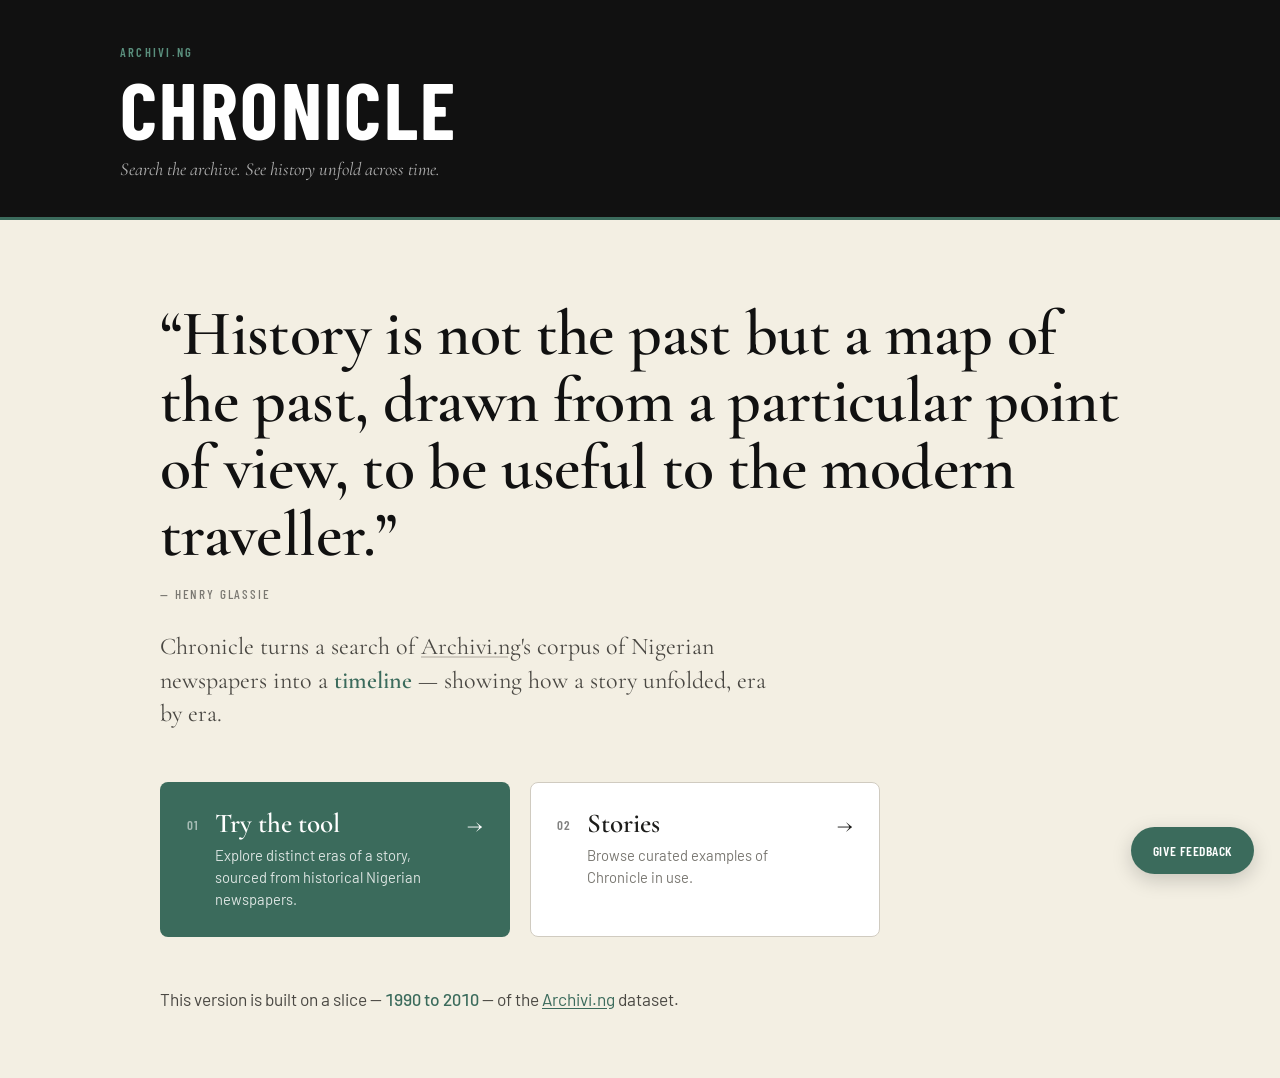
==== frontend/index.html @ 9f3100ee "code: add landing page to frontend" ====
<!DOCTYPE html>
<html lang="en">
<head>
  <meta charset="UTF-8" />
  <meta name="viewport" content="width=device-width, initial-scale=1.0" />
  <title>Chronicle — Archivi.ng</title>
  <meta name="description" content="Chronicle turns a search of the Archivi.ng newspaper archive into a chronological timeline. An Archivi.ng Fellowship tool, covering the Nigerian press." />

  <link rel="preconnect" href="https://fonts.googleapis.com" />
  <link rel="preconnect" href="https://fonts.gstatic.com" crossorigin />
  <link href="https://fonts.googleapis.com/css2?family=Cormorant+Garamond:ital,wght@0,400;0,500;0,600;0,700;1,400;1,600&family=Barlow+Condensed:wght@500;600;700&family=Barlow:wght@400;500;600&display=swap" rel="stylesheet" />
  <link rel="stylesheet" href="index.css" />
</head>
<body>

  <!-- ── Masthead ─────────────────────────────────────────────
       ARCHIVI.NG  → the main archive site
       CHRONICLE   → home (this page), and the page's <h1> -->
  <header class="masthead">
    <div class="masthead-inner">
      <a class="eyebrow" href="https://archivi.ng">Archivi.ng</a>
      <h1 class="wordmark"><a href="index.html" aria-label="Chronicle — home">Chronicle</a></h1>
      <p class="tagline">Search the archive. See history unfold across time.</p>
    </div>
  </header>

  <!-- ── Intro ──────────────────────────────────────────────── -->
  <main class="page">
    <section class="intro">
      <blockquote class="hero">
        &ldquo;History is not the past but a map of the past, drawn from a particular point of view, to be useful to the modern traveller.&rdquo;
        <cite class="glassie">&mdash; Henry Glassie</cite>
      </blockquote>
    </section>

    <p class="lede">Chronicle turns a search of <a href="https://archivi.ng">Archivi.ng</a>'s corpus of Nigerian newspapers into a 
        <strong>timeline</strong> &mdash; showing how a story unfolded, era by era.</p>

    <!-- ── Paths ──────────────────────────────────────────────── -->
    <nav class="paths" aria-label="Get started">
      <a class="path path-primary" href="chronicle.html">
        <span class="path-num">01</span>
        <span class="path-text">
          <span class="path-title">Try the tool</span>
          <span class="path-sub">Explore distinct eras of a story, sourced from historical Nigerian newspapers.</span>
        </span>
        <span class="path-arrow" aria-hidden="true">&rarr;</span>
      </a>

      <a class="path path-secondary" href="stories.html">
        <span class="path-num">02</span>
        <span class="path-text">
          <span class="path-title">Stories</span>
          <span class="path-sub">Browse curated examples of Chronicle in use.</span>
        </span>
        <span class="path-arrow" aria-hidden="true">&rarr;</span>
      </a>
    </nav>


    <!-- ── Fine Print ──────────────────────────────────────────────── -->
    <div class="description">
      <p>This version is built on a slice &mdash; <strong>1990 to 2010</strong> &mdash; of the <a href="https://archivi.ng">Archivi.ng</a> dataset.</p>
    </div>
  </main>

  <!-- ── Floating feedback ──────────────────────────────────── -->
  <a class="feedback" href="https://docs.google.com/forms/d/e/1FAIpQLSfKuDplqruQvPAYWEeevKjy55mmnEMGSQaF9zdnZp-FJdz8BQ/viewform?">Give feedback</a>

</body>
</html>
---- frontend/index.css ----
*, *::before, *::after { box-sizing: border-box; margin: 0; padding: 0; }

:root {
  --cream:        #F3EFE3;
  --cream-dark:   #E8E3D4;
  --teal:         #3B6B5C;
  --teal-deep:    #345F52;
  --teal-mid:     #5A8F7D;
  --teal-light:   #E4EDEA;
  --black:        #111111;
  --text:         #1C1C1A;
  --text-mid:     #4A4843;
  --text-muted:   #7A7872;
  --border:       #D0CBC0;
  --border-light: #E2DDD5;
  --white:        #FFFFFF;

  --font-display: 'Barlow Condensed', sans-serif;
  --font-serif:   'Cormorant Garamond', Georgia, serif;
  --font-body:    'Barlow', system-ui, sans-serif;

  --maxw:  1040px;
  --readw: 720px;
}

html { font-size: 16px; -webkit-font-smoothing: antialiased; text-rendering: optimizeLegibility; }

body {
  font-family: var(--font-body);
  background: var(--cream);
  color: var(--text);
  line-height: 1.6;
  min-height: 100vh;
  display: flex;
  flex-direction: column;
}

/* ────────────────────────────────────────────────
   MASTHEAD
──────────────────────────────────────────────── */
.masthead {
  background: var(--black);
  padding: 2.4rem 2.5rem 2rem;
  border-bottom: 3px solid var(--teal);
  width: 100%;
  z-index: 1000;
}
.masthead-inner { max-width: var(--maxw); margin: 0 auto; }

.eyebrow {
  display: inline-block;
  font-family: var(--font-display);
  font-weight: 600;
  font-size: 0.78rem;
  letter-spacing: 0.18em;
  text-transform: uppercase;
  color: var(--teal-mid);
  text-decoration: none;
  transition: color 0.18s;
}
.eyebrow:hover { color: var(--teal-light); }

.wordmark {
  margin: 0.35rem 0 0.6rem;
  line-height: 0.95;
}
.wordmark a {
  display: block;
  font-family: var(--font-display);
  font-weight: 700;
  font-size: clamp(3rem, 8vw, 5rem);
  letter-spacing: 0.03em;
  text-transform: uppercase;
  color: var(--white);
  line-height: 0.95;
  text-decoration: none;
  transition: color 0.18s;
}
.wordmark a:hover { color: var(--teal-light); }

.tagline {
  font-family: var(--font-serif);
  font-style: italic;
  font-size: 1.15rem;
  color: rgba(255, 255, 255, 0.66);
}


/* ────────────────────────────────────────────────
   PAGE / INTRO
──────────────────────────────────────────────── */
.page {
  flex: 1;
  width: 100%;
  max-width: var(--maxw);
  margin: 0 auto;
  padding: 5rem 2.5rem 4rem;
}

.intro { max-width: var(--maxw); }

.hero {
  font-family: var(--font-serif);
  font-weight: 600;
  font-size: clamp(2.6rem, 6vw, 4rem);
  line-height: 1.05;
  letter-spacing: -0.01em;
  color: var(--black);
}

.glassie {
  display: block;
  font-family: var(--font-display);
  font-style: normal;
  font-weight: 500;
  font-size: 0.82rem;
  letter-spacing: 0.14em;
  text-transform: uppercase;
  color: var(--text-muted);
  margin-top: 1.2rem;
}

/* Deck / standfirst: the plain-language "what it is" */
.lede {
  max-width: 56ch;
  margin-top: 1.8rem;
  font-family: var(--font-serif);
  font-size: clamp(1.25rem, 2.4vw, 1.5rem);
  line-height: 1.4;
  color: var(--text-mid);
}
.lede strong { color: var(--teal); font-weight: 600; }
.lede a {
  color: inherit;
  text-decoration: underline;
  text-underline-offset: 2px;
  text-decoration-color: var(--border);
  transition: text-decoration-color 0.18s, color 0.18s;
}
.lede a:hover { color: var(--teal); text-decoration-color: var(--teal-mid); }

/* Fine print */
.description {
  max-width: var(--readw);
  margin-top: 3rem;
}
.description p {
  font-size: 1.08rem;
  line-height: 1.7;
  color: var(--text-mid);
  max-width: 60ch;
}
.description p + p { margin-top: 1rem; }
.description strong {
  font-weight: 500;
  color: var(--teal);
  font-variant-numeric: tabular-nums;
}
.description a {
  color: var(--teal);
  text-decoration: underline;
  text-underline-offset: 2px;
  transition: color 0.18s;
}
.description a:hover { color: var(--teal-deep); }

/* ────────────────────────────────────────────────
   PATHS
──────────────────────────────────────────────── */
.paths {
  display: grid;
  grid-template-columns: 1fr 1fr;
  gap: 1.25rem;
  max-width: var(--readw);
  margin-top: 3.2rem;
}

.path {
  display: flex;
  align-items: flex-start;
  gap: 1rem;
  padding: 1.6rem;
  border-radius: 8px;
  border: 1px solid transparent;
  text-decoration: none;
  position: relative;
  transition: transform 0.18s ease, background 0.18s, border-color 0.18s;
}
.path-primary   { background: var(--teal);  color: var(--white); }
.path-secondary { background: var(--white); color: var(--text); border-color: var(--border); }

.path:hover { transform: translateY(-3px); }
.path-primary:hover   { background: var(--teal-deep); }
.path-secondary:hover { border-color: var(--teal-mid); }

.path-num {
  font-family: var(--font-display);
  font-weight: 600;
  font-size: 0.82rem;
  letter-spacing: 0.08em;
  opacity: 0.55;
  padding-top: 0.4rem;
}

.path-text { flex: 1; }

.path-title {
  display: block;
  font-family: var(--font-serif);
  font-weight: 600;
  font-size: 1.7rem;
  line-height: 1.1;
  margin-bottom: 0.35rem;
}

.path-sub { display: block; font-size: 0.92rem; line-height: 1.5; }
.path-primary   .path-sub { color: rgba(255, 255, 255, 0.82); }
.path-secondary .path-sub { color: var(--text-muted); }

.path-arrow {
  font-family: var(--font-serif);
  font-size: 1.5rem;
  line-height: 1;
  padding-top: 0.35rem;
  transition: transform 0.18s;
}
.path:hover .path-arrow { transform: translateX(4px); }

/* ────────────────────────────────────────────────
   FLOATING FEEDBACK
──────────────────────────────────────────────── */
.feedback {
  position: fixed;
  bottom: 1.6rem;
  right: 1.6rem;
  z-index: 1100;
  font-family: var(--font-display);
  font-weight: 600;
  font-size: 0.85rem;
  letter-spacing: 0.04em;
  text-transform: uppercase;
  color: var(--white);
  background: var(--teal);
  padding: 0.8rem 1.4rem;
  border-radius: 24px;
  text-decoration: none;
  white-space: nowrap;
  box-shadow: 0 6px 20px rgba(0, 0, 0, 0.18);
  transition: background 0.18s, transform 0.18s, box-shadow 0.18s;
}
.feedback:hover {
  background: var(--teal-deep);
  transform: translateY(-2px);
  box-shadow: 0 10px 26px rgba(0, 0, 0, 0.22);
}

/* ────────────────────────────────────────────────
   MOTION — one orchestrated load
──────────────────────────────────────────────── */
@keyframes fadeRise {
  from { opacity: 0; transform: translateY(14px); }
  to   { opacity: 1; transform: translateY(0); }
}
.eyebrow, .wordmark, .tagline, .dateline,
.hero, .lede, .paths, .description {
  animation: fadeRise 0.7s cubic-bezier(0.2, 0.7, 0.2, 1) both;
}
.wordmark     { animation-delay: 0.05s; }
.tagline      { animation-delay: 0.12s; }
.dateline     { animation-delay: 0.18s; }
.hero         { animation-delay: 0.26s; }
.lede         { animation-delay: 0.34s; }
.paths        { animation-delay: 0.42s; }
.description  { animation-delay: 0.48s; }

a:focus-visible {
  outline: 2px solid var(--teal-mid);
  outline-offset: 3px;
  border-radius: 3px;
}

/* ────────────────────────────────────────────────
   RESPONSIVE
──────────────────────────────────────────────── */
@media (max-width: 680px) {
  .masthead { padding: 1.8rem 1.4rem 1.5rem; }
  .page     { padding: 2.4rem 1.4rem 2rem; }
  .paths    { grid-template-columns: 1fr; }
  .feedback { bottom: 1.1rem; right: 1.1rem; padding: 0.7rem 1.2rem; }
}

@media (prefers-reduced-motion: reduce) {
  .eyebrow, .wordmark, .tagline, .dateline,
  .hero, .lede, .paths, .description { animation: none; }
  .path, .path-arrow { transition: none; }
}
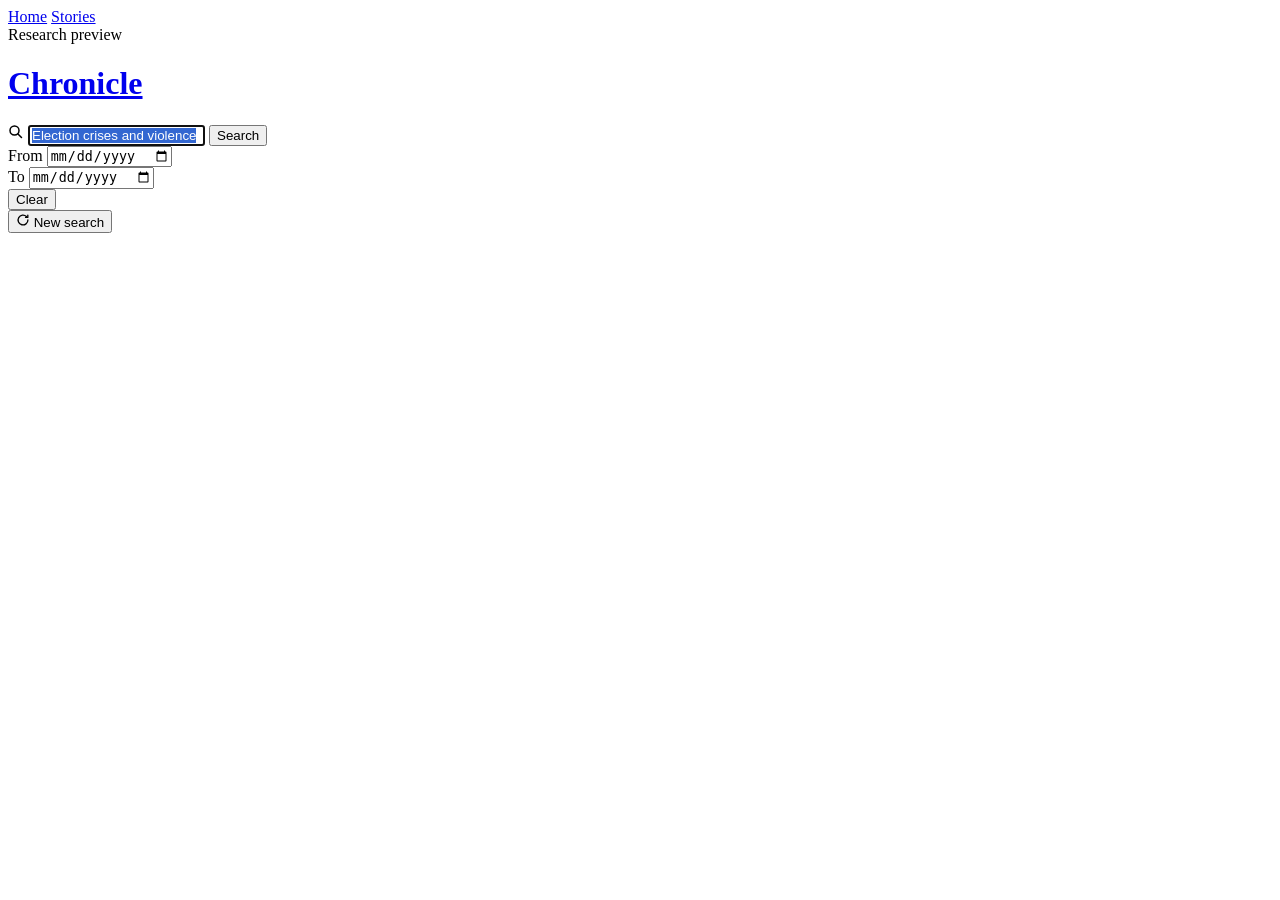
==== commit 33ff8934: "code: point index page at search" ====
--- a/frontend/index.html
+++ b/frontend/index.html
@@ -1,71 +1,18 @@
 <!DOCTYPE html>
 <html lang="en">
 <head>
-  <meta charset="UTF-8" />
-  <meta name="viewport" content="width=device-width, initial-scale=1.0" />
+  <meta charset="UTF-8">
+  <meta name="viewport" content="width=device-width, initial-scale=1.0">
   <title>Chronicle — Archivi.ng</title>
-  <meta name="description" content="Chronicle turns a search of the Archivi.ng newspaper archive into a chronological timeline. An Archivi.ng Fellowship tool, covering the Nigerian press." />
-
-  <link rel="preconnect" href="https://fonts.googleapis.com" />
-  <link rel="preconnect" href="https://fonts.gstatic.com" crossorigin />
-  <link href="https://fonts.googleapis.com/css2?family=Cormorant+Garamond:ital,wght@0,400;0,500;0,600;0,700;1,400;1,600&family=Barlow+Condensed:wght@500;600;700&family=Barlow:wght@400;500;600&display=swap" rel="stylesheet" />
-  <link rel="stylesheet" href="index.css" />
+  <link rel="preconnect" href="https://fonts.googleapis.com">
+  <link rel="preconnect" href="https://fonts.gstatic.com" crossorigin>
+  <link href="https://fonts.googleapis.com/css2?family=Cormorant+Garamond:ital,wght@0,400;0,600;0,700;1,400;1,600&family=Barlow+Condensed:wght@600;700&family=Barlow:wght@400;500;600&display=swap" rel="stylesheet">
+  <link rel="stylesheet" href="chronicle.css">
 </head>
 <body>
 
-  <!-- ── Masthead ─────────────────────────────────────────────
-       ARCHIVI.NG  → the main archive site
-       CHRONICLE   → home (this page), and the page's <h1> -->
-  <header class="masthead">
-    <div class="masthead-inner">
-      <a class="eyebrow" href="https://archivi.ng">Archivi.ng</a>
-      <h1 class="wordmark"><a href="index.html" aria-label="Chronicle — home">Chronicle</a></h1>
-      <p class="tagline">Search the archive. See history unfold across time.</p>
-    </div>
-  </header>
-
-  <!-- ── Intro ──────────────────────────────────────────────── -->
-  <main class="page">
-    <section class="intro">
-      <blockquote class="hero">
-        &ldquo;History is not the past but a map of the past, drawn from a particular point of view, to be useful to the modern traveller.&rdquo;
-        <cite class="glassie">&mdash; Henry Glassie</cite>
-      </blockquote>
-    </section>
-
-    <p class="lede">Chronicle turns a search of <a href="https://archivi.ng">Archivi.ng</a>'s corpus of Nigerian newspapers into a 
-        <strong>timeline</strong> &mdash; showing how a story unfolded, era by era.</p>
-
-    <!-- ── Paths ──────────────────────────────────────────────── -->
-    <nav class="paths" aria-label="Get started">
-      <a class="path path-primary" href="chronicle.html">
-        <span class="path-num">01</span>
-        <span class="path-text">
-          <span class="path-title">Try the tool</span>
-          <span class="path-sub">Explore distinct eras of a story, sourced from historical Nigerian newspapers.</span>
-        </span>
-        <span class="path-arrow" aria-hidden="true">&rarr;</span>
-      </a>
-
-      <a class="path path-secondary" href="stories.html">
-        <span class="path-num">02</span>
-        <span class="path-text">
-          <span class="path-title">Stories</span>
-          <span class="path-sub">Browse curated examples of Chronicle in use.</span>
-        </span>
-        <span class="path-arrow" aria-hidden="true">&rarr;</span>
-      </a>
-    </nav>
-
-
-    <!-- ── Fine Print ──────────────────────────────────────────────── -->
-    <div class="description">
-      <p>This version is built on a slice &mdash; <strong>1990 to 2010</strong> &mdash; of the <a href="https://archivi.ng">Archivi.ng</a> dataset.</p>
-    </div>
-  </main>
-
-  <!-- ── Floating feedback ──────────────────────────────────── -->
-  <a class="feedback" href="https://docs.google.com/forms/d/e/1FAIpQLSfKuDplqruQvPAYWEeevKjy55mmnEMGSQaF9zdnZp-FJdz8BQ/viewform?">Give feedback</a>
-
+  <!-- All content is injected here by chronicle.js -->
+  <div id="app"></div>
+  <script src="chronicle.js"></script>
 </body>
 </html>
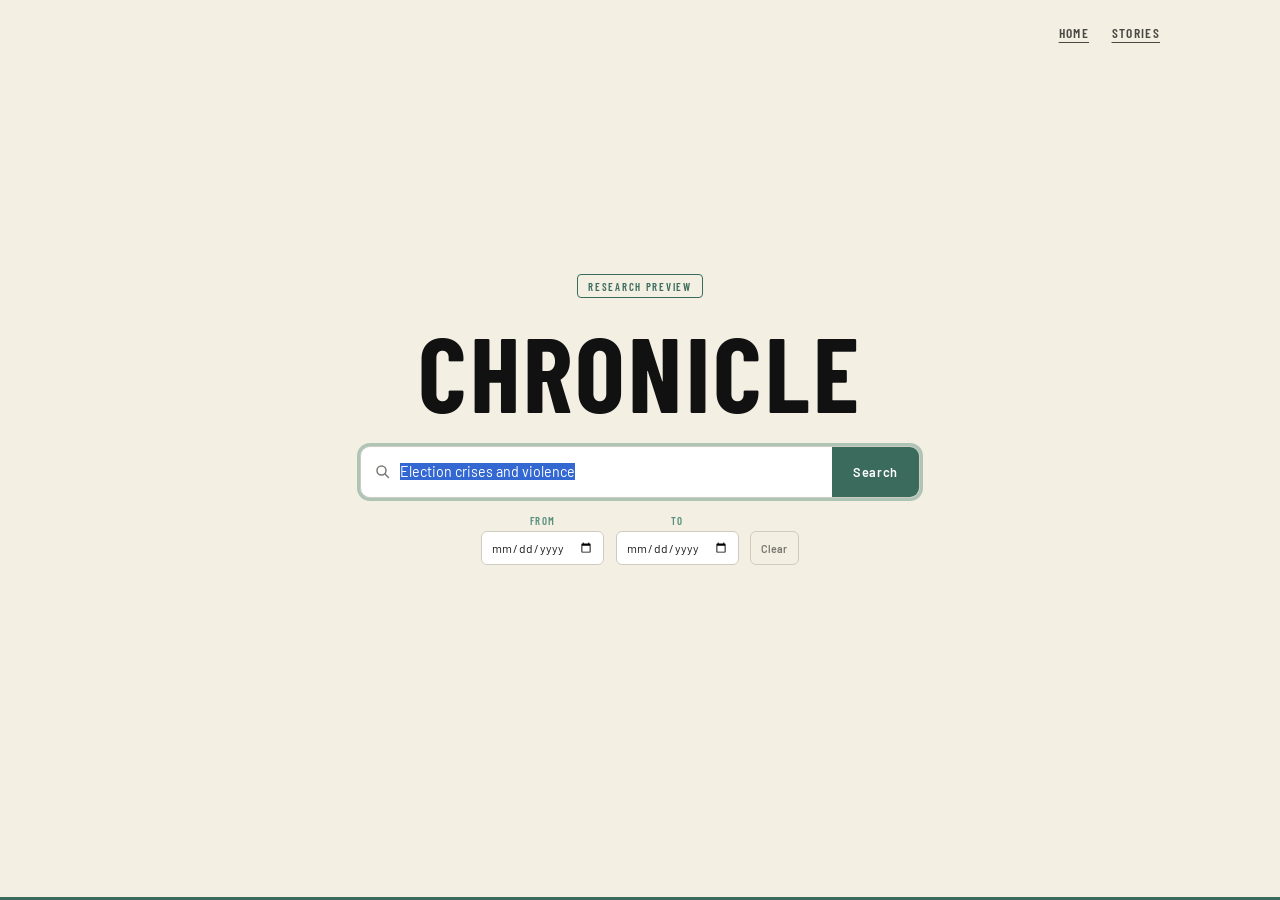
==== commit d9331db0: "code: css fix" ====
--- a/frontend/index.html
+++ b/frontend/index.html
@@ -7,7 +7,7 @@
   <link rel="preconnect" href="https://fonts.googleapis.com">
   <link rel="preconnect" href="https://fonts.gstatic.com" crossorigin>
   <link href="https://fonts.googleapis.com/css2?family=Cormorant+Garamond:ital,wght@0,400;0,600;0,700;1,400;1,600&family=Barlow+Condensed:wght@600;700&family=Barlow:wght@400;500;600&display=swap" rel="stylesheet">
-  <link rel="stylesheet" href="chronicle.css">
+  <link rel="stylesheet" href="index.css">
 </head>
 <body>
 
--- a/frontend/index.css
+++ b/frontend/index.css
@@ -0,0 +1,956 @@
+/* ── RESET ── */
+*, *::before, *::after { box-sizing: border-box; margin: 0; padding: 0; }
+
+/* ── TOKENS ── */
+:root {
+  --cream:        #F3EFE3;
+  --cream-dark:   #E8E3D4;
+  --teal:         #3B6B5C;
+  --teal-light:   #E4EDEA;
+  --teal-mid:     #5A8F7D;
+  --black:        #111111;
+  --text:         #1C1C1A;
+  --text-mid:     #4A4843;
+  --text-muted:   #7A7872;
+  --border:       #D0CBC0;
+  --border-light: #E2DDD5;
+  --white:        #FFFFFF;
+  --tag-bg:       #E6E2DA;
+  --tag-text:     #4A4843;
+
+  --font-display: 'Barlow Condensed', sans-serif;
+  --font-serif:   'Cormorant Garamond', Georgia, serif;
+  --font-body:    'Barlow', system-ui, sans-serif;
+
+  /* Timeline geometry — edit these to resize cards */
+  --card-w:   200px;
+  --card-h:   158px;
+  --thumb-h:  0px;
+  --stem-h:   28px;
+  --dot-size: 12px;
+  --half-h:   186px;  /* must equal --card-h + --stem-h */
+  --slot-gap: 44px;
+
+  --morph: 0.5s cubic-bezier(0.4, 0, 0.2, 1);
+}
+
+html {
+  font-family: var(--font-body);
+  background: var(--cream);
+  color: var(--text);
+  font-size: 15px;
+}
+
+/* ────────────────────────────────────────────────
+   MASTHEAD — two states in one element
+   .app.idle    → centered, full-height search hero
+   .app.results → collapsed to a compact top bar
+──────────────────────────────────────────────── */
+.masthead {
+  background: var(--black);
+  border-bottom: 3px solid var(--teal);
+  display: flex;
+  flex-direction: column;
+  overflow: hidden;
+  transition: min-height var(--morph), padding var(--morph), background var(--morph);
+}
+
+/* Persistent top utility row (Home / Stories, New search in results) */
+.masthead-bar {
+  width: 100%;
+  max-width: 1040px;
+  margin: 0 auto;
+  display: flex;
+  align-items: center;
+  justify-content: flex-end;
+  gap: 1rem;
+  flex-shrink: 0;
+}
+
+.masthead-nav { display: flex; align-items: center; gap: 1.5rem; }
+
+.nav-link,
+.nav-btn {
+  font-family: var(--font-display);
+  font-weight: 600;
+  font-size: 0.9rem;
+  letter-spacing: 0.1em;
+  text-transform: uppercase;
+  color: rgba(255, 255, 255, 0.72);
+  text-decoration: underline;
+  text-underline-offset: 4px;
+  text-decoration-thickness: 1px;
+  background: none;
+  border: none;
+  cursor: pointer;
+  padding: 0;
+  transition: color var(--morph);
+}
+.nav-link:hover,
+.nav-btn:hover { color: var(--white); }
+
+/* Hero block holding pill + wordmark + search */
+.masthead-hero {
+  width: 100%;
+  max-width: 1040px;
+  margin: 0 auto;
+  flex: 1;
+  display: flex;
+  flex-direction: column;
+}
+
+.preview-badge {
+  display: inline-block;
+  font-family: var(--font-display);
+  font-weight: 600;
+  font-size: 0.72rem;
+  letter-spacing: 0.16em;
+  text-transform: uppercase;
+  color: var(--teal-mid);
+  border: 1px solid var(--teal-mid);
+  border-radius: 4px;
+  padding: 0.3rem 0.65rem;
+  white-space: nowrap;
+}
+
+.wordmark { line-height: 0.95; }
+.wordmark a {
+  display: inline-block;
+  font-family: var(--font-display);
+  font-weight: 700;
+  letter-spacing: 0.03em;
+  text-transform: uppercase;
+  color: var(--white);
+  line-height: 0.95;
+  text-decoration: none;
+  transition: color var(--morph), font-size var(--morph);
+}
+.wordmark a:hover { color: var(--teal-light); }
+
+/* Search + dates */
+.search-cluster { display: flex; }
+
+.search-box {
+  display: flex;
+  align-items: center;
+  background: var(--white);
+  border-radius: 8px;
+  padding: 0 0 0 0.9rem;
+  height: 42px;
+  gap: 0.6rem;
+  overflow: hidden;
+  flex-shrink: 0;
+  transition: width var(--morph), height 0.3s ease, box-shadow 0.2s;
+}
+.search-box:focus-within { box-shadow: 0 0 0 3px rgba(90, 143, 125, 0.45); }
+
+.search-box svg { flex-shrink: 0; color: var(--text-muted); }
+
+.search-box input {
+  border: none;
+  outline: none;
+  flex: 1;
+  font-family: var(--font-body);
+  font-size: 0.85rem;
+  color: var(--text);
+  background: transparent;
+  min-width: 0;
+}
+
+.search-btn {
+  height: 42px;
+  padding: 0 1rem;
+  background: var(--teal);
+  color: var(--white);
+  border: none;
+  font-family: var(--font-body);
+  font-weight: 600;
+  font-size: 0.8rem;
+  letter-spacing: 0.05em;
+  cursor: pointer;
+  flex-shrink: 0;
+  transition: background 0.15s, height 0.3s ease;
+}
+.search-btn:hover { background: var(--teal-mid); }
+
+/* ── DATES ── */
+.date-filters {
+  display: flex;
+  align-items: flex-end;
+  gap: 0.75rem;
+}
+
+.date-field { display: flex; flex-direction: column; gap: 0.25rem; }
+
+.date-field label {
+  font-family: var(--font-display);
+  font-weight: 600;
+  font-size: 0.72rem;
+  letter-spacing: 0.12em;
+  text-transform: uppercase;
+  color: var(--teal-mid);
+}
+
+.date-field input[type="date"] {
+  height: 34px;
+  padding: 0 0.6rem;
+  background: var(--white);
+  border: none;
+  border-radius: 6px;
+  font-family: var(--font-body);
+  font-size: 0.8rem;
+  color: var(--text);
+  color-scheme: light;
+}
+
+.date-clear {
+  height: 34px;
+  padding: 0 0.7rem;
+  background: transparent;
+  border: 1px solid rgba(255, 255, 255, 0.25);
+  border-radius: 6px;
+  color: rgba(255, 255, 255, 0.6);
+  font-family: var(--font-body);
+  font-size: 0.72rem;
+  font-weight: 600;
+  cursor: pointer;
+  transition: border-color 0.15s, color 0.15s;
+}
+.date-clear:hover { border-color: rgba(255, 255, 255, 0.5); color: var(--white); }
+
+/* ────────────────────────────────────────────────
+   STATE: IDLE  (centered hero)
+──────────────────────────────────────────────── */
+.app.idle .masthead {
+  min-height: 100vh;
+  padding: 1.6rem 2.5rem 3rem;
+}
+.app.idle .masthead-hero {
+  justify-content: center;
+  align-items: center;
+  text-align: center;
+  gap: 1.6rem;
+  padding-bottom: 6vh;   /* optical centering, lifts the hero slightly */
+}
+.app.idle .wordmark a { font-size: clamp(3.5rem, 11vw, 7rem); }
+
+.app.idle .search-cluster {
+  flex-direction: column;
+  align-items: center;
+  gap: 1.1rem;
+}
+.app.idle .search-box {
+  width: min(560px, 90vw);
+  height: 52px;
+  border-radius: 10px;
+}
+.app.idle .search-box input { font-size: 0.95rem; }
+.app.idle .search-btn { height: 52px; padding: 0 1.4rem; font-size: 0.85rem; }
+
+/* "New search" control — lives in the search row, shown only in results */
+.new-search {
+  display: none;
+  align-items: center;
+  gap: 0.5rem;
+  height: 42px;
+  padding: 0 1.1rem;
+  background: transparent;
+  border: 1px solid rgba(255, 255, 255, 0.25);
+  border-radius: 6px;
+  color: rgba(255, 255, 255, 0.78);
+  font-family: var(--font-display);
+  font-weight: 600;
+  font-size: 0.82rem;
+  letter-spacing: 0.08em;
+  text-transform: uppercase;
+  cursor: pointer;
+  flex-shrink: 0;
+  transition: border-color 0.15s, color 0.15s;
+}
+.new-search:hover { border-color: rgba(255, 255, 255, 0.55); color: var(--white); }
+.new-search svg { flex-shrink: 0; }
+.app.results .new-search { display: inline-flex; margin-left: auto; }
+
+/* Cream background (matches the rest of the site); dark text + borders */
+.app.idle .masthead { background: var(--cream); }
+.app.idle .wordmark a { color: var(--black); }
+.app.idle .wordmark a:hover { color: var(--teal); }
+.app.idle .nav-link,
+.app.idle .nav-btn { color: var(--text-mid); }
+.app.idle .nav-link:hover,
+.app.idle .nav-btn:hover { color: var(--teal); }
+.app.idle .preview-badge { color: var(--teal); border-color: var(--teal); }
+.app.idle .search-box { border: 1px solid var(--border); }
+.app.idle .date-field input[type="date"] { border: 1px solid var(--border); }
+.app.idle .date-clear {
+  border: 1px solid var(--border);
+  color: var(--text-muted);
+}
+.app.idle .date-clear:hover { border-color: var(--teal-mid); color: var(--text); }
+
+/* ────────────────────────────────────────────────
+   STATE: RESULTS  (docked top bar)
+──────────────────────────────────────────────── */
+.app.results .masthead {
+  min-height: 0;
+  padding: 1.6rem 3rem 1.8rem;
+}
+
+/* Full-width so the search row lines up with the results below it */
+.app.results .masthead-bar,
+.app.results .masthead-hero { max-width: none; margin-left: 0; margin-right: 0; }
+
+/* Wordmark + pill aren't needed once docked.
+   Keep the <h1> for assistive tech; hide it visually. */
+.app.results .preview-badge { display: none; }
+.app.results .wordmark {
+  position: absolute;
+  width: 1px; height: 1px;
+  padding: 0; margin: -1px; border: 0;
+  overflow: hidden; white-space: nowrap;
+  clip: rect(0 0 0 0); clip-path: inset(50%);
+}
+
+.app.results .masthead-hero {
+  justify-content: flex-start;
+  align-items: flex-start;
+  text-align: left;
+  gap: 1.1rem;
+  margin-top: 0.4rem;
+}
+.app.results .wordmark a { font-size: clamp(2.4rem, 5vw, 3.4rem); }
+
+.app.results .search-cluster {
+  flex-direction: row;
+  align-items: flex-end;
+  flex-wrap: wrap;
+  gap: 0.6rem 1.5rem;
+}
+.app.results .search-box { width: 380px; height: 42px; border-radius: 6px; }
+
+/* Results chrome fades in once docked */
+.app.results .results-banner,
+.app.results .timeline-scroll {
+  animation: fadeUp 0.5s ease both;
+}
+@keyframes fadeUp {
+  from { opacity: 0; transform: translateY(10px); }
+  to   { opacity: 1; transform: translateY(0); }
+}
+
+/* ────────────────────────────────────────────────
+   RESULTS BANNER
+──────────────────────────────────────────────── */
+.results-banner {
+  background: var(--white);
+  border-bottom: 1px solid var(--border-light);
+  padding: 0.85rem 3rem;
+  display: flex;
+  align-items: center;
+  justify-content: space-between;
+  gap: 1.5rem;
+}
+
+.results-query {
+  display: flex;
+  align-items: baseline;
+  gap: 0.5rem;
+  flex-wrap: wrap;
+}
+
+.results-label {
+  font-size: 0.75rem;
+  font-weight: 600;
+  letter-spacing: 0.07em;
+  text-transform: uppercase;
+  color: var(--text-muted);
+}
+
+.results-term {
+  font-family: var(--font-serif);
+  font-style: italic;
+  font-size: 1.05rem;
+  color: var(--text);
+}
+
+.results-stats  { display: flex; align-items: center; gap: 0.75rem; flex-shrink: 0; }
+.stat-pill      { display: flex; align-items: baseline; gap: 0.3rem; }
+
+.stat-num {
+  font-family: var(--font-display);
+  font-weight: 700;
+  font-size: 1.05rem;
+  color: var(--teal);
+  line-height: 1;
+}
+
+.stat-label {
+  font-size: 0.7rem;
+  font-weight: 600;
+  letter-spacing: 0.05em;
+  text-transform: uppercase;
+  color: var(--text-muted);
+}
+
+.stat-divider { width: 1px; height: 16px; background: var(--border); }
+
+/* ────────────────────────────────────────────────
+   TIMELINE SCROLL CONTAINER
+──────────────────────────────────────────────── */
+.timeline-scroll {
+  overflow-x: auto;
+  padding: 2.5rem 3rem 3rem;
+  background: var(--cream);
+}
+
+.timeline-inner {
+  position: relative;
+  display: flex;
+  gap: var(--slot-gap);
+  min-width: max-content;
+  align-items: flex-start;
+}
+
+/* Horizontal axis line — sits at the midpoint (dot centre) */
+.timeline-inner::before {
+  content: '';
+  position: absolute;
+  left: 0;
+  right: 0;
+  top: calc(var(--half-h) + var(--dot-size) / 2);
+  height: 1px;
+  background: var(--border);
+  z-index: 0;
+}
+
+/* ────────────────────────────────────────────────
+   SLOT
+──────────────────────────────────────────────── */
+.slot {
+  display: flex;
+  flex-direction: column;
+  align-items: center;
+  width: var(--card-w);
+  flex-shrink: 0;
+}
+
+.upper,
+.lower {
+  height: var(--half-h);
+  width: 100%;
+  display: flex;
+  flex-direction: column;
+  align-items: center;
+  flex-shrink: 0;
+}
+
+.void { pointer-events: none; }
+
+.stem {
+  width: 1px;
+  height: var(--stem-h);
+  background: var(--border);
+  flex-shrink: 0;
+}
+
+/* ────────────────────────────────────────────────
+   AXIS NODE
+──────────────────────────────────────────────── */
+.node {
+  display: flex;
+  flex-direction: column;
+  align-items: center;
+  gap: 5px;
+  flex-shrink: 0;
+  position: relative;
+  z-index: 1;
+}
+
+.dot {
+  width: var(--dot-size);
+  height: var(--dot-size);
+  border-radius: 50%;
+  background: var(--cream);
+  border: 2px solid var(--teal);
+  flex-shrink: 0;
+  transition: background 0.2s;
+}
+
+.year {
+  font-family: var(--font-display);
+  font-weight: 700;
+  font-size: 0.72rem;
+  letter-spacing: 0.06em;
+  color: var(--text-muted);
+  white-space: nowrap;
+  text-align: center;
+}
+
+/* ────────────────────────────────────────────────
+   CARD
+──────────────────────────────────────────────── */
+.card {
+  width: var(--card-w);
+  height: var(--card-h);
+  background: var(--white);
+  border: 1px solid var(--border-light);
+  border-radius: 8px;
+  overflow: hidden;
+  display: flex;
+  flex-direction: column;
+  cursor: pointer;
+  flex-shrink: 0;
+  position: relative;
+  z-index: 2;
+  transition: border-color 0.2s, transform 0.2s, box-shadow 0.2s;
+}
+
+.card:hover {
+  border-color: var(--teal-mid);
+  transform: translateY(-4px);
+  box-shadow: 0 8px 22px rgba(0,0,0,0.11);
+}
+
+/* Card active state (its sidebar is open) */
+.card.active {
+  border-color: var(--teal);
+  box-shadow: 0 0 0 2px var(--teal-light);
+}
+
+/* Newspaper thumbnail */
+.card-thumb {
+  height: var(--thumb-h);
+  background: var(--cream-dark);
+  border-bottom: 1px solid var(--border-light);
+  padding: 8px 10px 6px;
+  display: flex;
+  flex-direction: column;
+  gap: 6px;
+  flex-shrink: 0;
+}
+
+.thumb-pub {
+  font-family: var(--font-display);
+  font-weight: 700;
+  font-size: 0.58rem;
+  letter-spacing: 0.1em;
+  text-transform: uppercase;
+  color: var(--teal);
+}
+
+.thumb-lines { display: flex; flex-direction: column; gap: 4px; }
+
+.thumb-line {
+  height: 2px;
+  background: var(--border);
+  border-radius: 1px;
+}
+
+/* Card body */
+.card-content {
+  flex: 1;
+  padding: 10px 11px 9px;
+  display: flex;
+  flex-direction: column;
+  gap: 4px;
+  min-height: 0;
+}
+
+.card-range {
+  font-size: 0.6rem;
+  font-weight: 700;
+  letter-spacing: 0.1em;
+  text-transform: uppercase;
+  color: var(--teal);
+}
+
+.card-title {
+  font-family: var(--font-serif);
+  font-weight: 600;
+  font-size: 0.88rem;
+  line-height: 1.3;
+  color: var(--black);
+  display: -webkit-box;
+  -webkit-line-clamp: 3;
+  -webkit-box-orient: vertical;
+  overflow: hidden;
+}
+
+.card-summary {
+  font-size: 0.72rem;
+  line-height: 1.5;
+  color: var(--text-mid);
+  display: -webkit-box;
+  -webkit-line-clamp: 2;
+  -webkit-box-orient: vertical;
+  overflow: hidden;
+  flex: 1;
+}
+
+.card-count {
+  font-size: 0.65rem;
+  font-weight: 600;
+  letter-spacing: 0.07em;
+  text-transform: uppercase;
+  color: var(--text-muted);
+  padding-top: 6px;
+  border-top: 1px solid var(--border-light);
+  flex-shrink: 0;
+}
+
+/* ────────────────────────────────────────────────
+   SIDEBAR
+──────────────────────────────────────────────── */
+.sidebar {
+  position: fixed;
+  top: 0;
+  right: 0;
+  width: 640px;
+  height: 100%;
+  background: var(--white);
+  border-left: 1px solid var(--border-light);
+  z-index: 200;
+  transform: translateX(105%);
+  overflow-y: auto;
+  display: flex;
+  flex-direction: column;
+  transition: transform 0.32s cubic-bezier(0.4, 0, 0.2, 1),
+              box-shadow 0.32s ease;
+}
+
+.sidebar.open {
+  transform: translateX(0);
+  box-shadow: -6px 0 28px rgba(0,0,0,0.12);
+}
+
+/* Sticky sidebar header */
+.sb-header {
+  padding: 1.25rem 1.25rem 1rem;
+  border-bottom: 1px solid var(--border-light);
+  position: sticky;
+  top: 0;
+  background: var(--white);
+  z-index: 1;
+  display: flex;
+  align-items: flex-start;
+  gap: 0.75rem;
+}
+
+.sb-meta    { flex: 1; min-width: 0; }
+
+.sb-eyebrow {
+  font-size: 0.63rem;
+  font-weight: 700;
+  letter-spacing: 0.1em;
+  text-transform: uppercase;
+  color: var(--teal);
+  margin-bottom: 0.3rem;
+}
+
+.sb-title {
+  font-family: var(--font-serif);
+  font-weight: 600;
+  font-size: 1rem;
+  line-height: 1.3;
+  color: var(--black);
+  margin-bottom: 0.3rem;
+}
+
+.sb-count {
+  font-size: 0.72rem;
+  font-weight: 600;
+  letter-spacing: 0.04em;
+  color: var(--text-muted);
+}
+
+.sb-close {
+  width: 28px;
+  height: 28px;
+  border: 1px solid var(--border);
+  border-radius: 4px;
+  background: transparent;
+  display: flex;
+  align-items: center;
+  justify-content: center;
+  color: var(--text-muted);
+  cursor: pointer;
+  flex-shrink: 0;
+  transition: background 0.15s, color 0.15s;
+}
+
+.sb-close:hover { background: var(--cream); color: var(--text); }
+
+.sb-sources { padding: 0.5rem 0; flex: 1; }
+
+/* Footer link out to the full archive search */
+.sb-footer {
+  padding: 1rem 1.25rem 1.5rem;
+  border-top: 1px solid var(--border-light);
+}
+
+.sb-more {
+  display: inline-flex;
+  align-items: center;
+  gap: 0.3rem;
+  color: var(--teal);
+  text-decoration: underline;
+  text-underline-offset: 3px;
+  font-family: var(--font-body);
+  font-weight: 600;
+  font-size: 0.82rem;
+  letter-spacing: 0.02em;
+  transition: color 0.15s;
+}
+.sb-more:hover { color: var(--teal-mid); }
+
+/* Full cluster summary shown above source list */
+.sb-summary {
+  padding: 1rem 1.25rem;
+  font-size: 0.85rem;
+  line-height: 1.6;
+  color: var(--text);
+  border-bottom: 1px solid var(--border-light);
+  background: var(--cream);
+  white-space: pre-wrap;
+}
+
+/* ────────────────────────────────────────────────
+   SOURCE ROWS (inside sidebar)
+──────────────────────────────────────────────── */
+.source {
+  padding: 0.9rem 1.25rem;
+  border-bottom: 1px solid var(--border-light);
+}
+
+.source:last-child { border-bottom: none; }
+
+.source-meta {
+  display: flex;
+  align-items: center;
+  flex-wrap: wrap;
+  gap: 0.2rem;
+  margin-bottom: 0.3rem;
+}
+
+.source-pub  { font-size: 0.75rem; font-weight: 600; color: var(--text-mid); }
+.source-dot  { font-size: 0.7rem; color: var(--border); margin: 0 1px; }
+.source-date,
+.source-page { font-size: 0.75rem; color: var(--text-muted); }
+
+.source-title {
+  font-family: var(--font-serif);
+  font-weight: 600;
+  font-size: 0.95rem;
+  line-height: 1.35;
+  color: var(--text);
+  margin-bottom: 0.3rem;
+}
+
+.source-summary {
+  font-size: 0.78rem;
+  line-height: 1.55;
+  color: var(--text-mid);
+  margin-bottom: 0.45rem;
+  display: -webkit-box;
+  -webkit-line-clamp: 2;
+  -webkit-box-orient: vertical;
+  overflow: hidden;
+}
+
+.source-tags { display: flex; flex-wrap: wrap; gap: 0.3rem; }
+
+.tag {
+  font-size: 0.68rem;
+  font-weight: 500;
+  color: var(--tag-text);
+  background: var(--tag-bg);
+  padding: 2px 8px;
+  border-radius: 3px;
+  letter-spacing: 0.02em;
+}
+
+/* ── Archive link inside sidebar source ── */
+.source-link {
+  display: inline-block;
+  margin-top: 0.4rem;
+  font-size: 0.72rem;
+  font-weight: 600;
+  color: var(--teal);
+  text-decoration: none;
+  letter-spacing: 0.03em;
+}
+.source-link:hover { text-decoration: underline; }
+
+/* ────────────────────────────────────────────────
+   BACKDROP
+──────────────────────────────────────────────── */
+.sidebar-backdrop {
+  position: fixed;
+  inset: 0;
+  background: rgba(17,17,17,0.3);
+  z-index: 150;
+  opacity: 0;
+  pointer-events: none;
+  transition: opacity 0.3s ease;
+  cursor: pointer;
+}
+
+.sidebar-backdrop.visible {
+  opacity: 1;
+  pointer-events: auto;
+}
+
+/* ────────────────────────────────────────────────
+   SKELETON LOADING STATE
+──────────────────────────────────────────────── */
+.card-skeleton { pointer-events: none; }
+
+.skeleton-block,
+.skeleton-line {
+  background: var(--cream-dark);
+  border-radius: 3px;
+  animation: shimmer 1.6s ease-in-out infinite;
+}
+
+@keyframes shimmer {
+  0%, 100% { opacity: 0.5; }
+  50%       { opacity: 1;   }
+}
+
+.card-skeleton .card-content {
+  display: flex;
+  flex-direction: column;
+  gap: 6px;
+}
+
+/* ────────────────────────────────────────────────
+   STATUS BAR
+──────────────────────────────────────────────── */
+.status-bar {
+  display: flex;
+  align-items: center;
+  gap: 0.6rem;
+  padding: 0.75rem 3rem;
+  font-size: 0.8rem;
+  color: var(--teal);
+  font-weight: 500;
+  background: var(--teal-light);
+  border-bottom: 1px solid var(--border-light);
+}
+
+.status-dot {
+  width: 6px;
+  height: 6px;
+  border-radius: 50%;
+  background: var(--teal);
+  flex-shrink: 0;
+  animation: pulse 1.4s ease-in-out infinite;
+}
+
+@keyframes pulse {
+  0%, 100% { opacity: 0.3; transform: scale(0.85); }
+  50%       { opacity: 1;   transform: scale(1.1);  }
+}
+
+/* ────────────────────────────────────────────────
+   FEEDBACK
+──────────────────────────────────────────────── */
+.feedback-btn {
+  position: fixed;
+  bottom: 1.5rem;
+  right: 1.5rem;
+  z-index: 150;
+  display: inline-flex;
+  align-items: center;
+  height: 44px;
+  padding: 0 1.25rem;
+  background: var(--teal);
+  color: var(--white);
+  text-decoration: none;
+  font-family: var(--font-body);
+  font-weight: 600;
+  font-size: 0.78rem;
+  letter-spacing: 0.04em;
+  border-radius: 24px;
+  box-shadow: 0 6px 20px rgba(0,0,0,0.18);
+  transition: background 0.15s, transform 0.15s, box-shadow 0.15s;
+}
+
+.feedback-btn:hover {
+  background: var(--teal-mid);
+  transform: translateY(-2px);
+  box-shadow: 0 10px 26px rgba(0,0,0,0.22);
+}
+
+.download-btn {
+  position: fixed;
+  bottom: 1.5rem;
+  right: 10rem;
+  z-index: 150;
+  display: inline-flex;
+  align-items: center;
+  gap: 0.45rem;
+  height: 44px;
+  padding: 0 1.25rem;
+  background: transparent;
+  color: var(--ink);
+  border: 1.5px solid var(--border);
+  font-family: var(--font-body);
+  font-weight: 600;
+  font-size: 0.78rem;
+  letter-spacing: 0.04em;
+  border-radius: 24px;
+  cursor: pointer;
+  box-shadow: 0 2px 8px rgba(0,0,0,0.08);
+  transition: border-color 0.15s, background 0.15s, transform 0.15s, box-shadow 0.15s;
+}
+
+.download-btn:hover {
+  border-color: var(--teal);
+  color: var(--teal);
+  background: rgba(0,0,0,0.02);
+  transform: translateY(-2px);
+  box-shadow: 0 6px 16px rgba(0,0,0,0.12);
+}
+
+/* ────────────────────────────────────────────────
+   FOCUS VISIBILITY
+──────────────────────────────────────────────── */
+a:focus-visible,
+button:focus-visible,
+.card:focus-visible {
+  outline: 2px solid var(--teal-mid);
+  outline-offset: 3px;
+  border-radius: 3px;
+}
+
+/* ────────────────────────────────────────────────
+   RESPONSIVE
+──────────────────────────────────────────────── */
+@media (max-width: 640px) {
+  .app.idle  .masthead { padding: 1.4rem 1.4rem 2rem; }
+  .app.results .masthead { padding: 1.4rem 1.4rem 1.4rem; }
+
+  .app.idle .search-box,
+  .app.results .search-box { width: 100%; }
+
+  .app.results .search-cluster { flex-direction: column; align-items: stretch; }
+  .app.results .masthead-hero  { margin-top: 1rem; }
+  .app.results .new-search     { margin-left: 0; align-self: flex-start; }
+
+  .results-banner { flex-direction: column; align-items: flex-start; padding: 0.75rem 1.5rem; }
+  .timeline-scroll { padding: 2rem 1.5rem; }
+  .status-bar      { padding: 0.75rem 1.5rem; }
+  .sidebar         { width: min(340px, 92vw); }
+}
+
+/* ────────────────────────────────────────────────
+   REDUCED MOTION
+──────────────────────────────────────────────── */
+@media (prefers-reduced-motion: reduce) {
+  .masthead,
+  .wordmark a,
+  .search-box { transition: none; }
+  .app.results .results-banner,
+  .app.results .timeline-scroll { animation: none; }
+}
